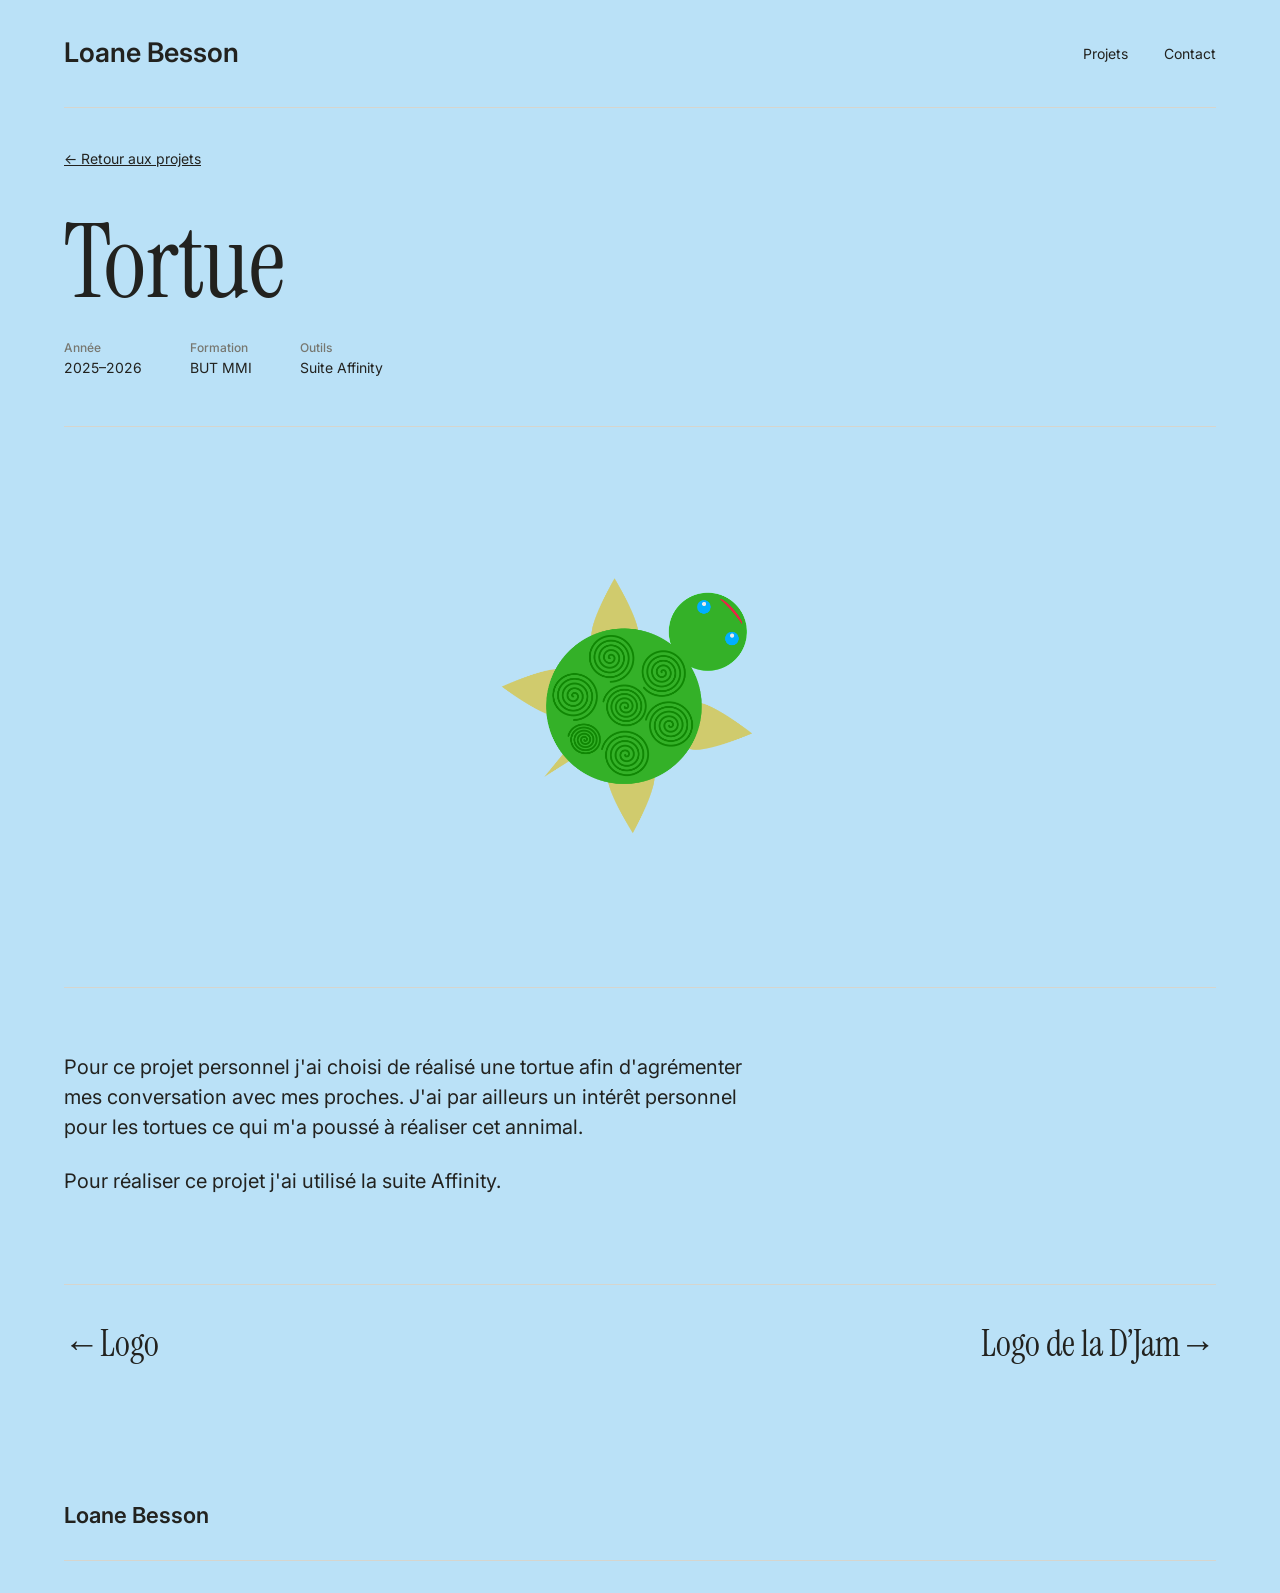
==== projet-tortue.html @ 6f82413d "Add files via upload" ====
<!DOCTYPE html>
<html lang="fr">
<head>
<meta charset="utf-8">
<meta name="viewport" content="width=device-width, initial-scale=1">
<link rel="preconnect" href="https://fonts.googleapis.com">
<link rel="preconnect" href="https://fonts.gstatic.com" crossorigin>
<link href="https://fonts.googleapis.com/css2?family=Inter:wght@400;500;600&family=Instrument+Serif&display=swap" rel="stylesheet">
<title>Logo — Loane Besson</title>
<link rel="stylesheet" href="css/style.css">
</head>
<body>

<header class="wrap">
  <nav class="nav" aria-label="Navigation principale">
    <a class="nav__logo" href="index.html">Loane Besson</a>
    <div class="nav__links">
      <a href="index.html#projets">Projets</a>
      <a href="index.html#contact">Contact</a>
    </div>
  </nav>
  <a class="back" href="index.html#projets">← Retour aux projets</a>
</header>

<main class="wrap">
  <div class="projet-hero">
    <h1>Tortue</h1>
    <dl class="projet-meta">
      <div><dt>Année</dt><dd>2025–2026</dd></div>
      <div><dt>Formation</dt><dd>BUT MMI</dd></div>
      <div><dt>Outils</dt><dd>Suite Affinity</dd></div>
    </dl>
  </div>

  <div class="projet-visuel">
    <img src="images/tortue.png" alt="Visuel du projet Tortue">
  </div>

  <div class="projet-texte">
    <p>Pour ce projet personnel j'ai choisi de réalisé une tortue afin d'agrémenter mes conversation avec mes proches. J'ai par ailleurs 
      un intérêt personnel pour les tortues ce qui m'a poussé à réaliser cet annimal. 
    </p>
    <p>Pour réaliser ce projet j'ai utilisé la suite Affinity. </p>
  </div>

  <nav class="projet-nav" aria-label="Autres projets">
    <a href="projet-logo.html">←Logo </a>
    <a href="projet-logo-djam.html">Logo de la D’Jam→</a>
  </nav>
</main>

<footer class="footer">
  <p class="footer__sig">Loane Besson</p>
  <hr>
</footer>

</body>
</html>
---- css/style.css ----
/* ===== Variables (couleurs et typos issues de la maquette Figma) ===== */
:root {
  --bg: #bae1f7;
  --ink: #22221f;
  --muted: #777770;
  --line: #d6d5cd;
  --cream: #f4f2ec;
  --serif: "Instrument Serif", Georgia, serif;
  --sans: "Inter", system-ui, sans-serif;
  --pad: 64px;
}

*, *::before, *::after { box-sizing: border-box; }
html { scroll-behavior: smooth; }
body { margin: 0; background: var(--bg); color: var(--ink); font-family: var(--sans); line-height: 1.5; }
img { display: block; max-width: 100%; }
a { color: inherit; }
:focus-visible { outline: 2px solid var(--ink); outline-offset: 4px; }
.wrap { padding-inline: var(--pad); }

/* ===== Navigation ===== */
.nav { display: flex; align-items: center; justify-content: space-between; height: 108px; border-bottom: 1px solid var(--line); }
.nav__logo { font-weight: 600; font-size: 27px; text-decoration: none; }
.nav__links { display: flex; gap: 36px; font-size: 14px; }
.nav__links a { text-decoration: none; }
.nav__links a:hover { text-decoration: underline; }

/* ===== Hero ===== */
.hero { display: flex; align-items: center; justify-content: space-between; gap: 40px; padding-top: 87px; }
.hero__title { font-family: var(--serif); font-weight: 400; font-size: clamp(64px, 8.6vw, 124px); line-height: 1.03; margin: 0; }
.hero__photo { width: 150px; flex-shrink: 0; }
.manifeste { max-width: 1120px; padding-block: 42px 64px; font-size: 20px; }
.manifeste p { margin: 0; }

/* ===== Titres de section ===== */
.section-head { border-top: 1px solid var(--line); padding-top: 24px; margin-bottom: 48px; display: flex; align-items: baseline; gap: 24px; }
.section-head__num { font-size: 12px; font-weight: 500; color: var(--muted); }
.section-title { font-family: var(--serif); font-weight: 400; font-size: 72px; line-height: 1.05; margin: 0; }

/* ===== Projets (articles cliquables) ===== */
.projets { padding-bottom: 96px; }
.grid { display: grid; grid-template-columns: repeat(2, 1fr); gap: 64px 48px; }
.projet { display: flex; flex-direction: column; gap: 16px; text-decoration: none; color: inherit; }
.projet__titre { font-size: 20px; text-decoration: underline; text-underline-offset: 4px; }
.projet__img { width: 100%; aspect-ratio: 637 / 400; display: grid; place-items: center; overflow: hidden; transition: transform .25s ease; }
.projet__img img { width: 62%; height: auto; }
.projet:hover .projet__img, .projet:focus-visible .projet__img { transform: translateY(-6px); }
.projet:hover .projet__titre { text-decoration-thickness: 2px; }

/* ===== Galerie ===== */
.galerie { background: var(--red); color: var(--cream); padding: 88px var(--pad) 120px; }
.galerie .section-title { color: var(--cream); margin-bottom: 56px; }
.galerie__list { display: grid; grid-template-columns: repeat(4, 248px); gap: 32px; }
.galerie__item { text-decoration: none; display: flex; flex-direction: column; gap: 24px; font-size: 24px; }
.galerie__item img { width: 248px; height: 228px; object-fit: contain; filter: invert(1); transition: transform .25s ease; }
.galerie__item:hover img { transform: scale(1.04); }
.galerie__item:hover span { text-decoration: underline; }

/* ===== Contact ===== */
.contact { padding-block: 88px 96px; }
.contact__mail { font-family: var(--serif); font-size: 36px; line-height: 1.2; margin: 0 0 24px; }
.contact__liens { font-size: 12px; color: var(--muted); line-height: 1.6; }
.contact__liens a { text-underline-offset: 3px; }

/* ===== Pied de page ===== */
.footer { padding: 32px var(--pad); }
.footer__sig { font-weight: 600; font-size: 22px; margin: 0 0 28px; }
.footer hr { border: 0; border-top: 1px solid var(--line); margin: 0; }

/* ===== Page projet ===== */
.back { display: inline-block; margin-top: 40px; font-size: 14px; }
.projet-hero { padding-block: 40px 48px; }
.projet-hero h1 { font-family: var(--serif); font-weight: 400; font-size: clamp(56px, 8vw, 124px); line-height: 1.03; margin: 0 0 24px; }
.projet-meta { display: flex; gap: 48px; flex-wrap: wrap; font-size: 14px; color: var(--muted); margin: 0; }
.projet-meta dt { font-size: 12px; font-weight: 500; }
.projet-meta dd { margin: 0; color: var(--ink); }
.projet-visuel { aspect-ratio: 1312 / 640; display: grid; place-items: center; border-top: 1px solid var(--line); border-bottom: 1px solid var(--line); }
.projet-visuel img { width: min(320px, 40%); }
.projet-texte { max-width: 720px; padding-block: 64px; font-size: 20px; }
.projet-texte p { margin: 0 0 24px; }
.projet-nav { display: flex; justify-content: space-between; gap: 24px; border-top: 1px solid var(--line); padding-block: 32px 96px; font-family: var(--serif); font-size: 36px; }
.projet-nav a { text-decoration: none; }
.projet-nav a:hover { text-decoration: underline; }

/* ===== Responsive ===== */
@media (max-width: 1100px) {
  .galerie__list { grid-template-columns: repeat(2, 248px); }
}
@media (max-width: 768px) {
  :root { --pad: 24px; }
  .nav { height: 80px; }
  .nav__logo { font-size: 22px; }
  .nav__links { gap: 20px; }
  .hero { padding-top: 48px; }
  .hero__photo { width: 84px; }
  .manifeste { font-size: 17px; }
  .section-title { font-size: 48px; }
  .grid { grid-template-columns: 1fr; }
  .galerie__list { grid-template-columns: repeat(2, 1fr); }
  .galerie__item img { width: 100%; height: auto; aspect-ratio: 248 / 228; }
  .galerie__item { font-size: 18px; }
  .contact__mail { font-size: 26px; overflow-wrap: anywhere; }
  .projet-nav { font-size: 24px; flex-direction: column; }
}
@media (prefers-reduced-motion: reduce) {
  html { scroll-behavior: auto; }
  * { transition: none !important; }
}
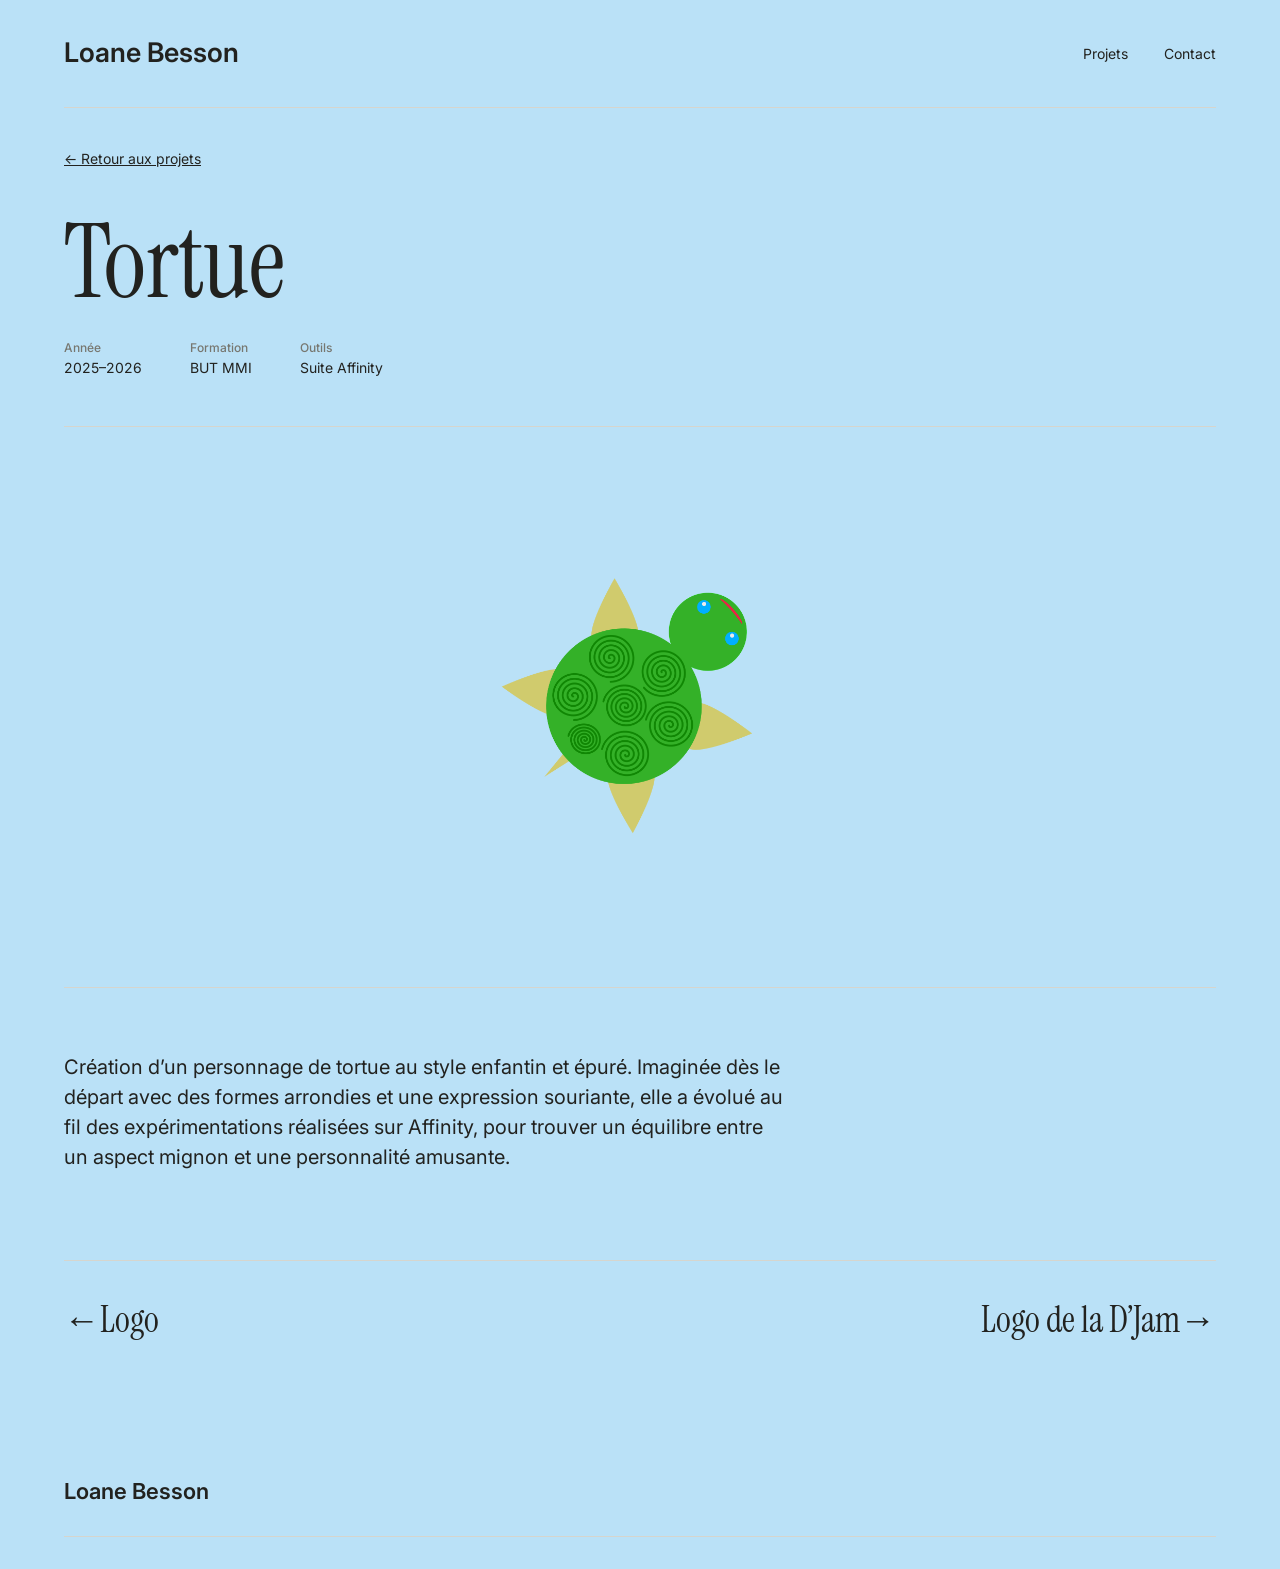
==== commit eabc991c: "Add files via upload" ====
--- a/projet-tortue.html
+++ b/projet-tortue.html
@@ -37,10 +37,9 @@
   </div>
 
   <div class="projet-texte">
-    <p>Pour ce projet personnel j'ai choisi de réalisé une tortue afin d'agrémenter mes conversation avec mes proches. J'ai par ailleurs 
-      un intérêt personnel pour les tortues ce qui m'a poussé à réaliser cet annimal. 
-    </p>
-    <p>Pour réaliser ce projet j'ai utilisé la suite Affinity. </p>
+    <p>Création d’un personnage de tortue au style enfantin et épuré. Imaginée dès le départ avec des formes arrondies 
+      et une expression souriante, elle a évolué au fil des expérimentations réalisées sur Affinity, pour trouver un équilibre 
+      entre un aspect mignon et une personnalité amusante.</p>
   </div>
 
   <nav class="projet-nav" aria-label="Autres projets">
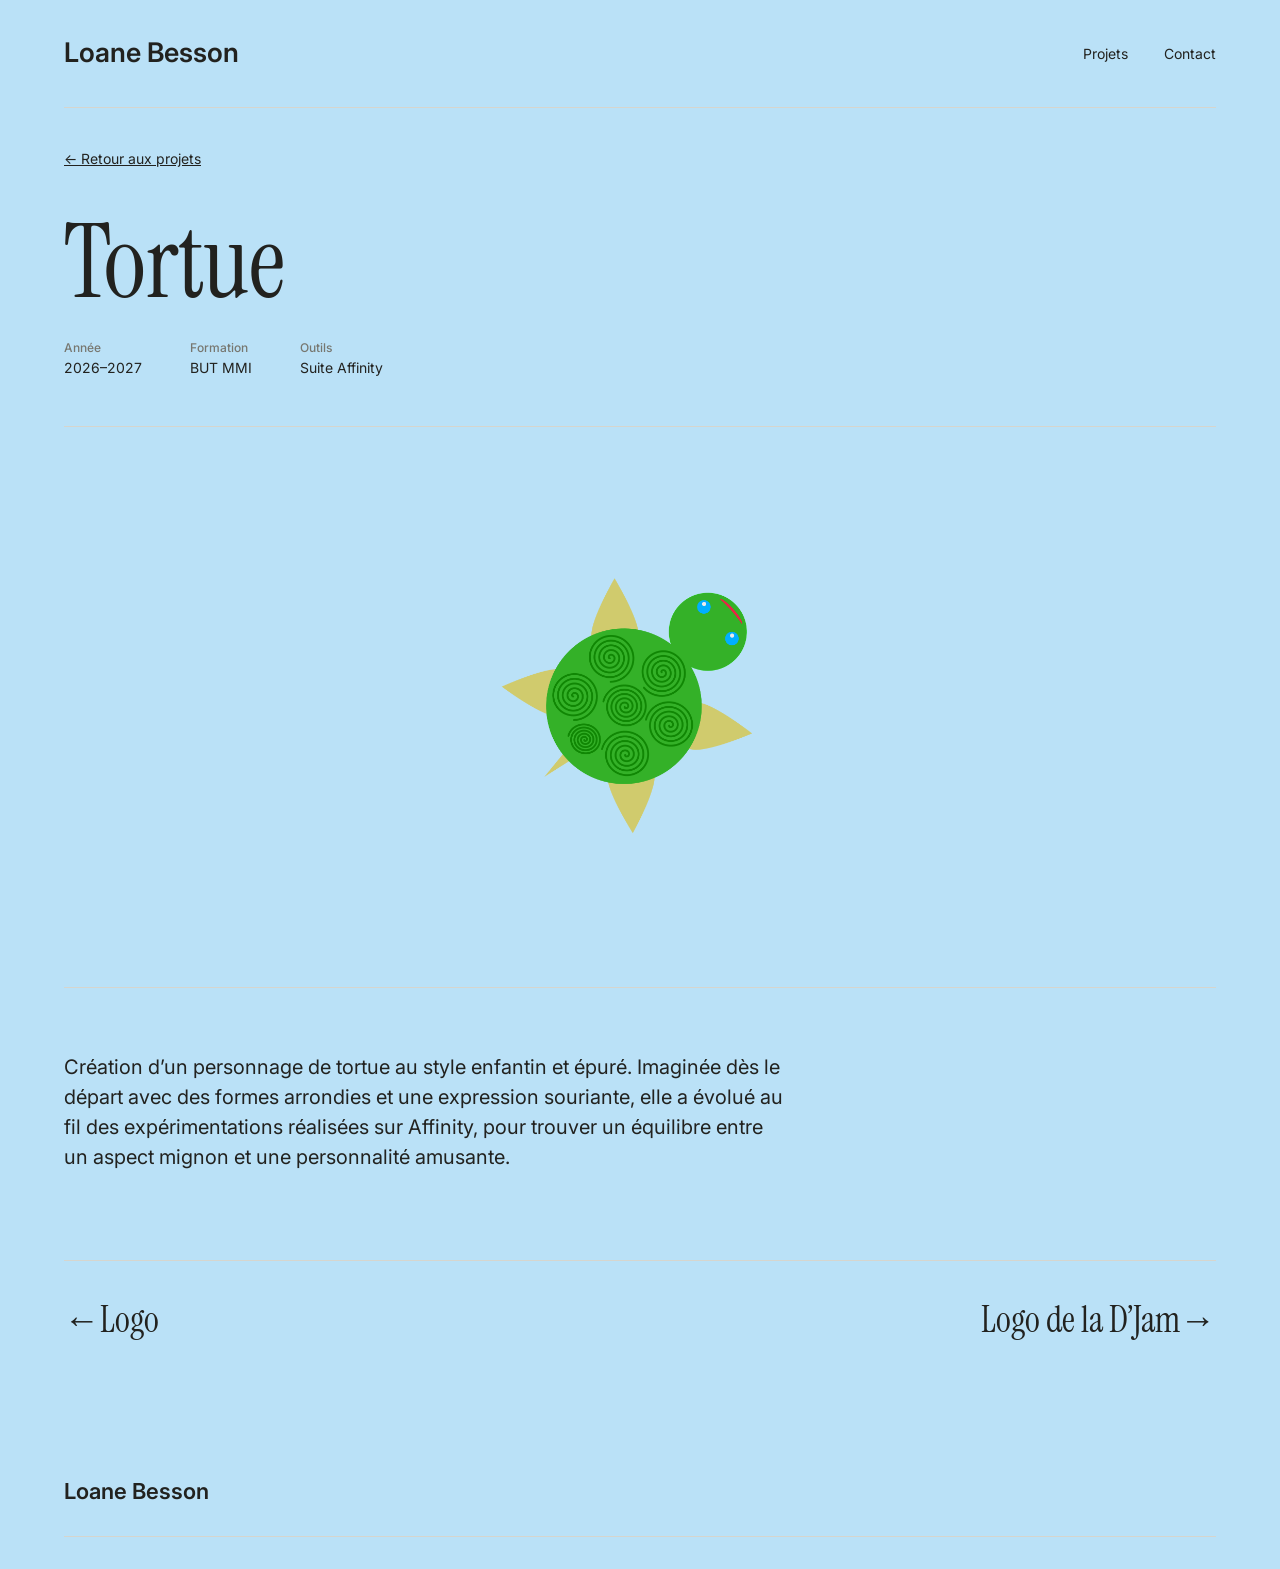
==== commit a5e1a6be: "Add files via upload" ====
--- a/projet-tortue.html
+++ b/projet-tortue.html
@@ -26,7 +26,7 @@
   <div class="projet-hero">
     <h1>Tortue</h1>
     <dl class="projet-meta">
-      <div><dt>Année</dt><dd>2025–2026</dd></div>
+      <div><dt>Année</dt><dd>2026–2027</dd></div>
       <div><dt>Formation</dt><dd>BUT MMI</dd></div>
       <div><dt>Outils</dt><dd>Suite Affinity</dd></div>
     </dl>
@@ -37,9 +37,7 @@
   </div>
 
   <div class="projet-texte">
-    <p>Création d’un personnage de tortue au style enfantin et épuré. Imaginée dès le départ avec des formes arrondies 
-      et une expression souriante, elle a évolué au fil des expérimentations réalisées sur Affinity, pour trouver un équilibre 
-      entre un aspect mignon et une personnalité amusante.</p>
+    <p>Création d’un personnage de tortue au style enfantin et épuré. Imaginée dès le départ avec des formes arrondies et une expression souriante, elle a évolué au fil des expérimentations réalisées sur Affinity, pour trouver un équilibre entre un aspect mignon et une personnalité amusante.</p>
   </div>
 
   <nav class="projet-nav" aria-label="Autres projets">
